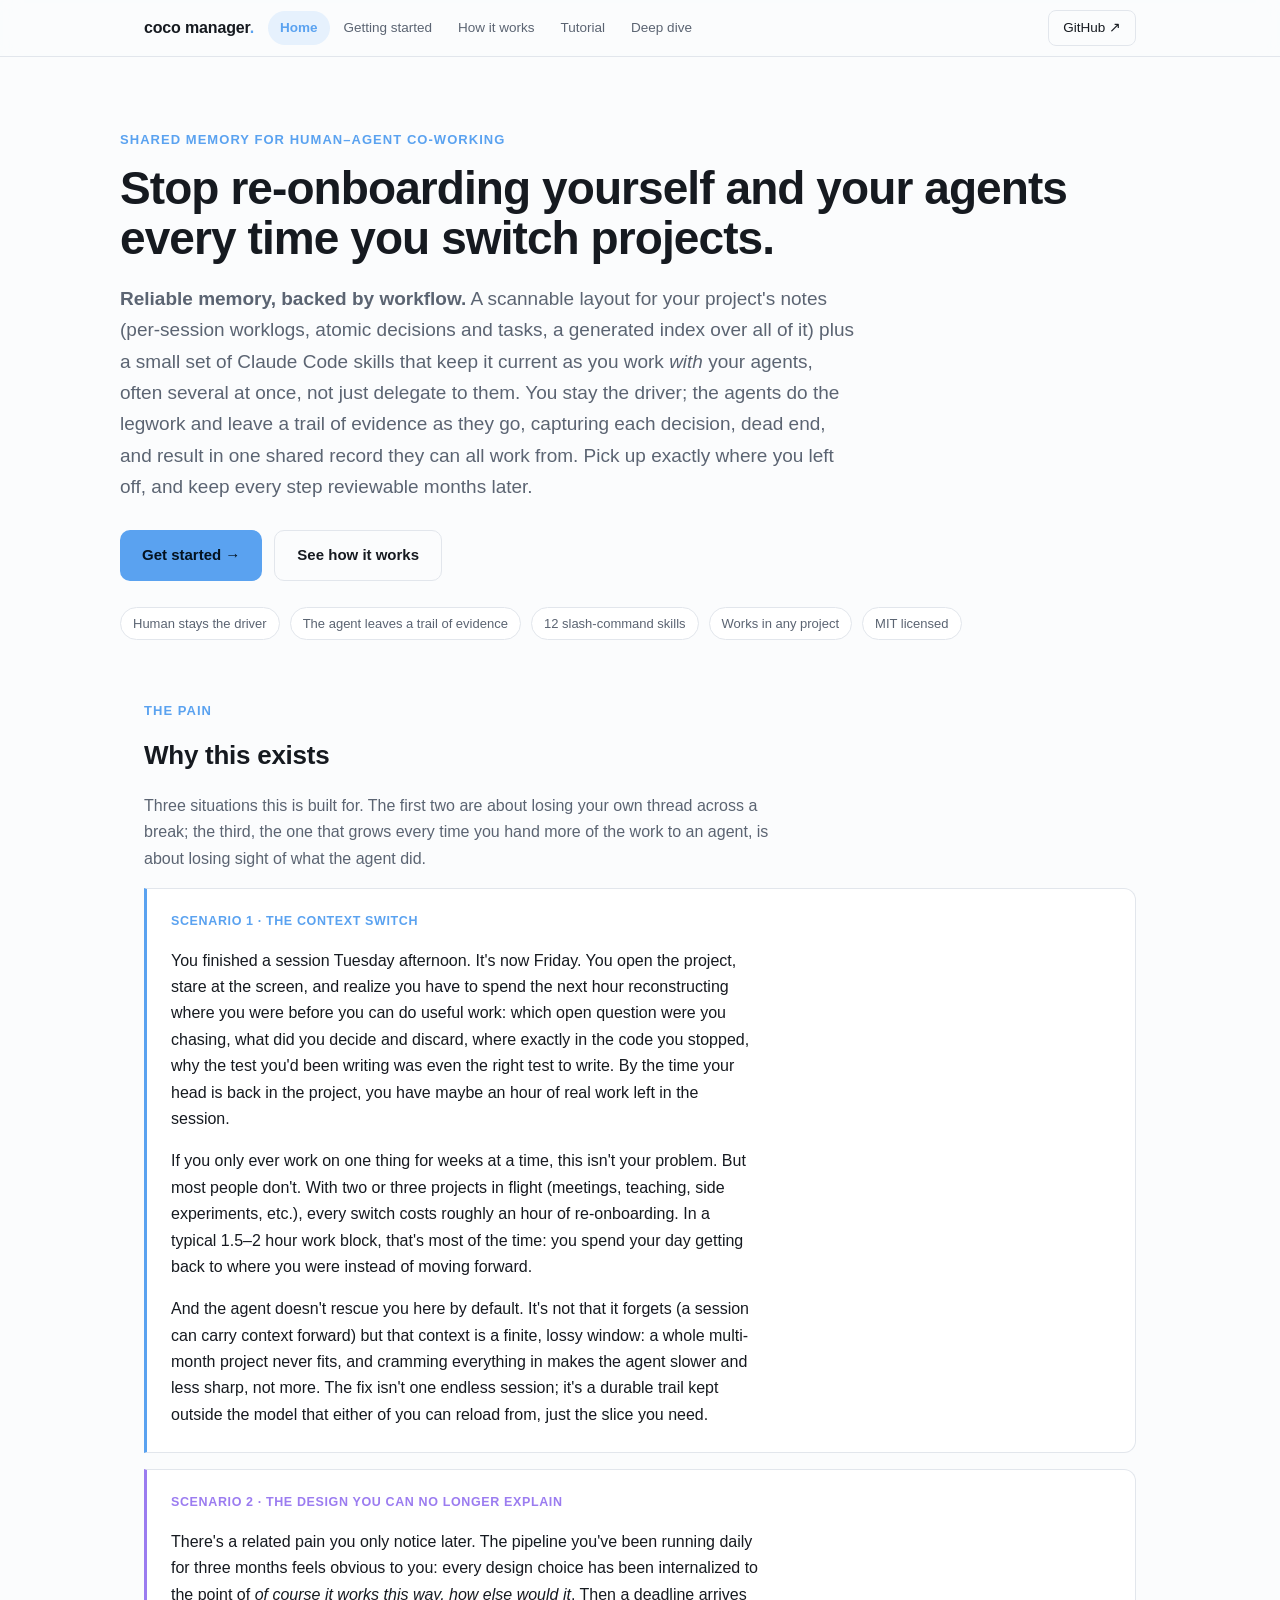
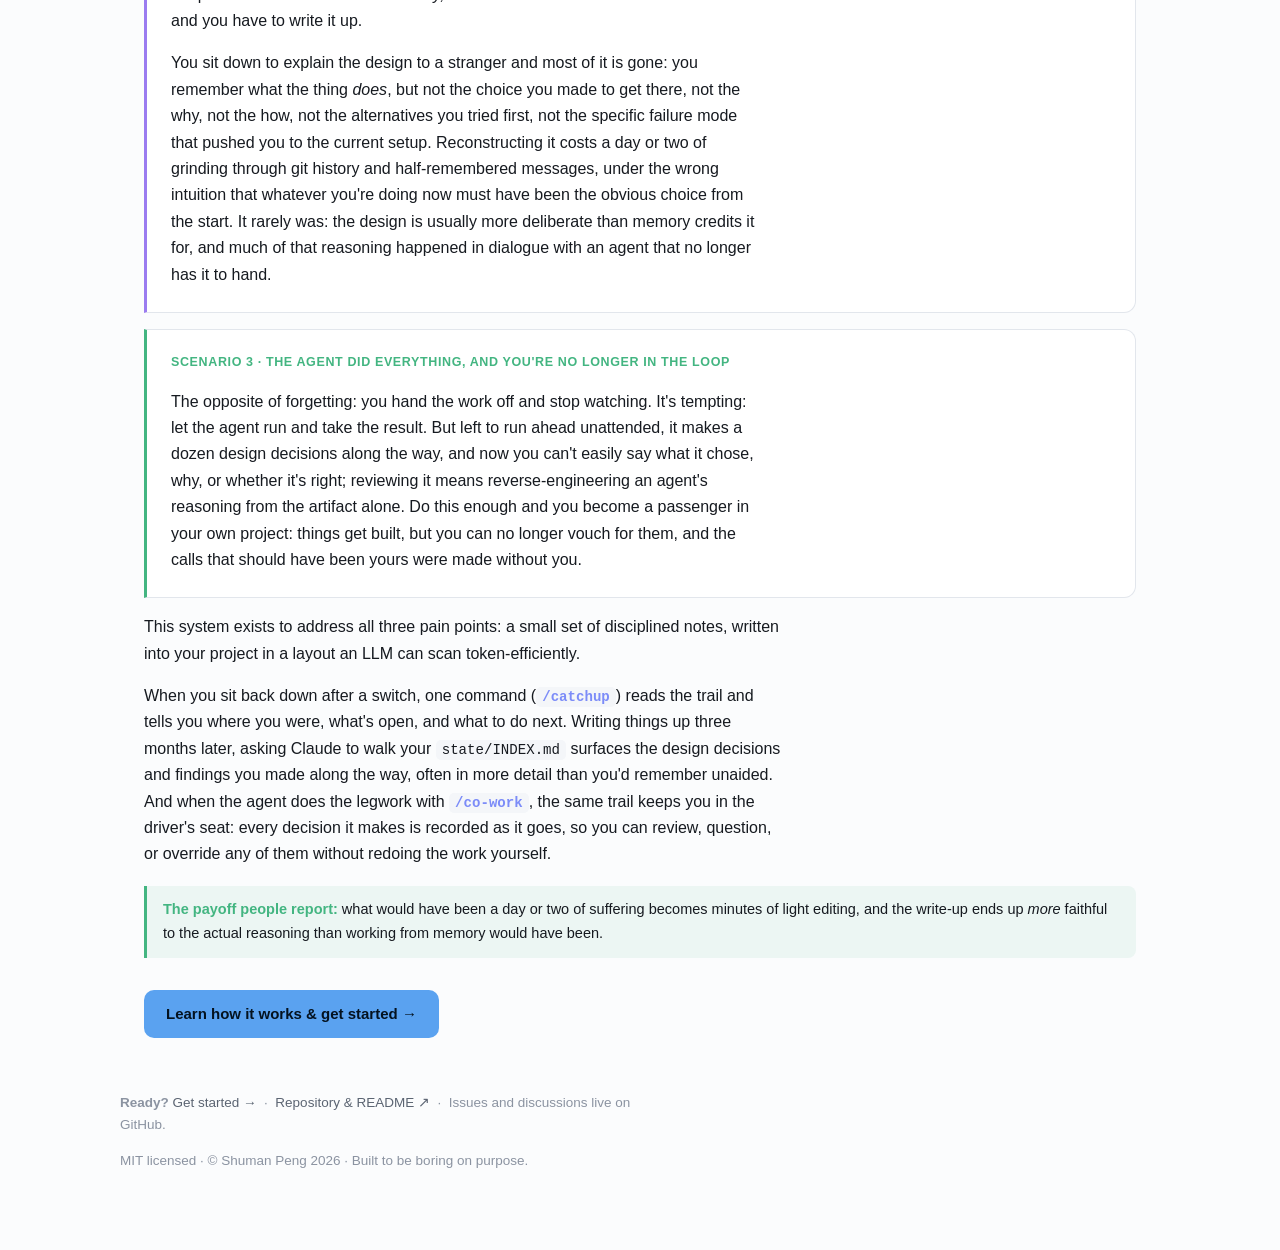
==== index.html @ b6721717 "Initial public release: CoCo Manager Shared memory for human-agent co-working: a scannable notes lay" ====
<!DOCTYPE html>
<html lang="en">
<head>
<meta charset="utf-8">
<meta name="viewport" content="width=device-width, initial-scale=1">
<title>CoCo Manager: shared memory for human–agent co-working</title>
<meta name="description" content="Shared memory for human–agent co-working: a scannable notes layout plus Claude Code skills that keep it current, so you never re-onboard yourself or lose sight of what the agent did.">
<link rel="icon" href="data:image/svg+xml,%3Csvg%20xmlns='http://www.w3.org/2000/svg'%20viewBox='0%200%2032%2032'%3E%3Crect%20width='32'%20height='32'%20rx='7'%20fill='%230e1013'/%3E%3Ctext%20x='7.5'%20y='23'%20font-family='ui-monospace,Menlo,monospace'%20font-size='21'%20font-weight='700'%20fill='%235aa2f0'%3Ec%3C/text%3E%3Ccircle%20cx='23'%20cy='20.5'%20r='2.3'%20fill='%235aa2f0'/%3E%3C/svg%3E">
<link rel="canonical" href="https://shumanpng.github.io/coco-manager/">
<meta property="og:type" content="website">
<meta property="og:site_name" content="CoCo Manager">
<meta property="og:title" content="CoCo Manager: shared memory for human–agent co-working">
<meta property="og:description" content="Shared memory for human–agent co-working: a scannable notes layout plus Claude Code skills that keep it current, so you never re-onboard yourself or lose sight of what the agent did.">
<meta property="og:url" content="https://shumanpng.github.io/coco-manager/">
<meta property="og:image" content="https://shumanpng.github.io/coco-manager/og-image.png">
<meta name="twitter:card" content="summary_large_image">
<meta name="twitter:title" content="CoCo Manager: shared memory for human–agent co-working">
<meta name="twitter:description" content="Shared memory for human–agent co-working: a scannable notes layout plus Claude Code skills that keep it current, so you never re-onboard yourself or lose sight of what the agent did.">
<meta name="twitter:image" content="https://shumanpng.github.io/coco-manager/og-image.png">
<link rel="stylesheet" href="styles.css">
</head>
<body>

<div class="nav"><div class="inner">
  <a class="brand" href="index.html">coco&nbsp;manager<span class="dot">.</span></a>
  <div class="links">
    <a class="link active" href="index.html">Home</a>
    <a class="link" href="getting-started.html">Getting started</a>
    <a class="link" href="how-it-works.html">How it works</a>
    <a class="link" href="tutorial.html">Tutorial</a>
    <a class="link" href="deep-dive.html">Deep dive</a>
  </div>
  <a class="gh" href="https://github.com/shumanpng/coco-manager">GitHub ↗</a>
</div></div>

<!-- HERO -->
<header id="top" class="wrap hero">
  <div class="kicker">Shared memory for human–agent co-working</div>
  <h1>Stop re-onboarding yourself and your agents every time you switch projects.</h1>
  <p class="lead"><b>Reliable memory, backed by workflow.</b> A scannable layout for your project's notes (per-session worklogs, atomic decisions and tasks, a generated index over all of it) plus a small set of Claude Code skills that keep it current as you work <em>with</em> your agents, often several at once, not just delegate to them. You stay the driver; the agents do the legwork and leave a trail of evidence as they go, capturing each decision, dead end, and result in one shared record they can all work from. Pick up exactly where you left off, and keep every step reviewable months later.</p>
  <div class="cta">
    <a class="btn primary" href="getting-started.html">Get started →</a>
    <a class="btn ghost" href="how-it-works.html">See how it works</a>
  </div>
  <div class="pills">
    <span class="pill">Human stays the driver</span>
    <span class="pill">The agent leaves a trail of evidence</span>
    <span class="pill">12 slash-command skills</span>
    <span class="pill">Works in any project</span>
    <span class="pill">MIT licensed</span>
  </div>
</header>

<!-- WHY -->
<section id="why" class="wrap">
  <div class="kicker">The pain</div>
  <h2>Why this exists</h2>
  <p class="muted" style="margin-bottom:4px">Three situations this is built for. The first two are about losing your own thread across a break; the third, the one that grows every time you hand more of the work to an agent, is about losing sight of what the agent did.</p>

  <div class="scenario s1">
    <div class="eyebrow">Scenario 1 · The context switch</div>
    <p>You finished a session Tuesday afternoon. It's now Friday. You open the project, stare at the screen, and realize you have to spend the next hour reconstructing where you were before you can do useful work: which open question were you chasing, what did you decide and discard, where exactly in the code you stopped, why the test you'd been writing was even the right test to write. By the time your head is back in the project, you have maybe an hour of real work left in the session.</p>
    <p>If you only ever work on one thing for weeks at a time, this isn't your problem. But most people don't. With two or three projects in flight (meetings, teaching, side experiments, etc.), every switch costs roughly an hour of re-onboarding. In a typical 1.5–2 hour work block, that's most of the time: you spend your day getting back to where you were instead of moving forward.</p>
    <p>And the agent doesn't rescue you here by default. It's not that it forgets (a session can carry context forward) but that context is a finite, lossy window: a whole multi-month project never fits, and cramming everything in makes the agent slower and less sharp, not more. The fix isn't one endless session; it's a durable trail kept outside the model that either of you can reload from, just the slice you need.</p>
  </div>

  <div class="scenario s2">
    <div class="eyebrow">Scenario 2 · The design you can no longer explain</div>
    <p>There's a related pain you only notice later. The pipeline you've been running daily for three months feels obvious to you: every design choice has been internalized to the point of <em>of course it works this way, how else would it</em>. Then a deadline arrives and you have to write it up.</p>
    <p>You sit down to explain the design to a stranger and most of it is gone: you remember what the thing <em>does</em>, but not the choice you made to get there, not the why, not the how, not the alternatives you tried first, not the specific failure mode that pushed you to the current setup. Reconstructing it costs a day or two of grinding through git history and half-remembered messages, under the wrong intuition that whatever you're doing now must have been the obvious choice from the start. It rarely was: the design is usually more deliberate than memory credits it for, and much of that reasoning happened in dialogue with an agent that no longer has it to hand.</p>
  </div>

  <div class="scenario s3">
    <div class="eyebrow">Scenario 3 · The agent did everything, and you're no longer in the loop</div>
    <p>The opposite of forgetting: you hand the work off and stop watching. It's tempting: let the agent run and take the result. But left to run ahead unattended, it makes a dozen design decisions along the way, and now you can't easily say what it chose, why, or whether it's right; reviewing it means reverse-engineering an agent's reasoning from the artifact alone. Do this enough and you become a passenger in your own project: things get built, but you can no longer vouch for them, and the calls that should have been yours were made without you.</p>
  </div>

  <p>This system exists to address all three pain points: a small set of disciplined notes, written into your project in a layout an LLM can scan token-efficiently.</p>
  <p>When you sit back down after a switch, one command (<code class="cmd">/catchup</code>) reads the trail and tells you where you were, what's open, and what to do next. Writing things up three months later, asking Claude to walk your <code>state/INDEX.md</code> surfaces the design decisions and findings you made along the way, often in more detail than you'd remember unaided. And when the agent does the legwork with <code class="cmd">/co-work</code>, the same trail keeps you in the driver's seat: every decision it makes is recorded as it goes, so you can review, question, or override any of them without redoing the work yourself.</p>
  <div class="tip"><b>The payoff people report:</b> what would have been a day or two of suffering becomes minutes of light editing, and the write-up ends up <em>more</em> faithful to the actual reasoning than working from memory would have been.</div>

  <div class="cta" style="margin-top:32px">
    <a class="btn primary" href="getting-started.html">Learn how it works &amp; get started →</a>
  </div>
</section>

<footer class="wrap foot">
  <p><b>Ready?</b> <a href="getting-started.html">Get started →</a> &nbsp;·&nbsp; <a href="https://github.com/shumanpng/coco-manager">Repository &amp; README ↗</a> &nbsp;·&nbsp; Issues and discussions live on GitHub.</p>
  <p>MIT licensed · © Shuman Peng 2026 · Built to be boring on purpose.</p>
</footer>

</body>
</html>
---- styles.css ----
:root{
  --bg:#0e1013; --bg2:#14171d; --panel:#191d24; --panel2:#20252e; --ink:#eceff4;
  --muted:#9aa4b2; --faint:#6b7482; --line:#2a2f3a; --accent:#5aa2f0; --accent2:#7c8cf8;
  --green:#43b581; --amber:#e0a83e; --violet:#9b7cf0; --pink:#e06a9c;
  --code-bg:#0b0d10;
}
@media (prefers-color-scheme: light){
  :root{ --bg:#fbfcfd; --bg2:#f2f4f7; --panel:#ffffff; --panel2:#f4f6f9; --ink:#161a20;
         --muted:#5b6472; --faint:#8b93a1; --line:#e2e6ec; --code-bg:#f4f6f9; }
}
*{box-sizing:border-box}
html{scroll-behavior:smooth}
body{margin:0;background:var(--bg);color:var(--ink);
  font:16px/1.65 -apple-system,BlinkMacSystemFont,"Segoe UI",Roboto,Helvetica,Arial,sans-serif;
  -webkit-font-smoothing:antialiased;}
a{color:var(--accent);text-decoration:none}
a:hover{text-decoration:underline}
code,kbd{font-family:ui-monospace,SFMono-Regular,Menlo,Consolas,monospace;font-size:.88em}
code{background:var(--panel2);padding:2px 6px;border-radius:5px}
.cmd{color:var(--accent2);font-weight:600}

/* nav */
.nav{position:sticky;top:0;z-index:20;backdrop-filter:blur(10px);
  background:color-mix(in srgb, var(--bg) 82%, transparent);border-bottom:1px solid var(--line)}
.nav .inner{max-width:1040px;margin:0 auto;padding:10px 24px;display:flex;align-items:center;gap:14px}
.nav .brand{font-weight:700;letter-spacing:-.01em;color:var(--ink);white-space:nowrap}
.nav .brand:hover{text-decoration:none}
.nav .brand .dot{color:var(--accent)}
.nav .links{display:flex;gap:2px;flex:1;overflow-x:auto;scrollbar-width:none;-ms-overflow-style:none}
.nav .links::-webkit-scrollbar{display:none}
.nav a.link{color:var(--muted);font-size:13.5px;padding:6px 12px;border-radius:999px;white-space:nowrap;
  transition:background .15s,color .15s}
.nav a.link:hover{color:var(--ink);text-decoration:none}
.nav a.link.active{background:color-mix(in srgb,var(--accent) 15%,var(--panel));color:var(--accent);font-weight:650}
.nav .gh{border:1px solid var(--line);padding:6px 14px;border-radius:8px;color:var(--ink);font-size:13.5px;white-space:nowrap}
.nav .gh:hover{border-color:var(--accent);text-decoration:none}

/* tutorial: two-column layout with an always-sticky vertical section rail */
.tut-layout{display:grid;grid-template-columns:112px 1fr;gap:40px;align-items:start;
  max-width:1040px;margin:0 auto;padding:0 24px}
.tut-main{min-width:0}
.tut-main section{scroll-margin-top:96px}
.tut-rail{position:sticky;top:72px;align-self:start}
/* one unified pill blob; each label is a clickable segment */
.secnav{display:flex;flex-direction:column;gap:1px;border:1px solid var(--line);background:var(--panel);
  border-radius:22px;padding:5px}
.secnav a{color:var(--muted);font-size:12.5px;padding:8px 10px;border-radius:16px;text-align:center;
  white-space:nowrap;transition:background .15s,color .15s}
.secnav a:hover{color:var(--ink);background:var(--panel2);text-decoration:none}
.secnav a.active{background:color-mix(in srgb,var(--accent) 15%,var(--panel));color:var(--accent);font-weight:650}
@media (max-width:680px){
  .tut-layout{grid-template-columns:1fr;gap:0}
  .tut-rail{position:sticky;top:51px;z-index:15;margin:0 -24px 8px;padding:8px 24px;
    background:color-mix(in srgb,var(--bg) 92%,transparent);backdrop-filter:blur(8px)}
  .secnav{flex-direction:row;flex-wrap:nowrap;overflow-x:auto;width:max-content;max-width:100%;
    border-radius:999px;gap:1px;scrollbar-width:none}
  .secnav::-webkit-scrollbar{display:none}
  .secnav a{border-radius:999px}
}

.wrap{max-width:1040px;margin:0 auto;padding:0 24px}
section{padding:56px 0;border-bottom:1px solid var(--line);scroll-margin-top:64px}
section:last-of-type{border-bottom:none}
h1{font-size:clamp(30px,5vw,46px);line-height:1.1;letter-spacing:-.02em;margin:0 0 16px}
h2{font-size:26px;letter-spacing:-.01em;margin:0 0 6px}
h2 .num{color:var(--faint);font-variant-numeric:tabular-nums;margin-right:10px;font-weight:600}
h3{font-size:17px;margin:26px 0 6px;color:var(--ink)}
.lead{font-size:19px;color:var(--muted);max-width:70ch}
.kicker{color:var(--accent);font-weight:650;font-size:13px;letter-spacing:.08em;text-transform:uppercase;margin-bottom:12px}
p{max-width:72ch}
.muted{color:var(--muted)}

/* page header (non-home pages) */
.pagehead{padding:44px 0 6px}
.pagehead h1{margin:0 0 10px}
.pagehead .lead{margin:0}

/* hero */
.hero{padding:72px 0 60px;text-align:left}
.hero .cta{display:flex;gap:12px;flex-wrap:wrap;margin-top:28px}
.btn{display:inline-flex;align-items:center;gap:8px;padding:12px 22px;border-radius:10px;font-weight:600;font-size:15px}
.btn.primary{background:var(--accent);color:#04121f}
.btn.primary:hover{filter:brightness(1.08);text-decoration:none}
.btn.ghost{border:1px solid var(--line);color:var(--ink)}
.btn.ghost:hover{border-color:var(--accent);text-decoration:none}
.hero .pills{display:flex;gap:10px;flex-wrap:wrap;margin-top:26px}
.pill{font-size:13px;color:var(--muted);background:var(--panel);border:1px solid var(--line);padding:5px 12px;border-radius:20px}

/* code block */
pre{background:var(--code-bg);border:1px solid var(--line);border-radius:10px;padding:14px 16px;overflow:auto;
  font-family:ui-monospace,SFMono-Regular,Menlo,Consolas,monospace;font-size:13.5px;line-height:1.6;margin:12px 0}
pre code{background:none;padding:0}
.tok-c{color:var(--faint)}
.tok-cmd{color:var(--accent2);font-weight:600}
.tok-p{color:var(--green)}

/* cards / grid */
.grid{display:grid;gap:16px;margin-top:20px}
.g2{grid-template-columns:repeat(auto-fit,minmax(260px,1fr))}
.g3{grid-template-columns:repeat(auto-fit,minmax(210px,1fr))}
.card{background:var(--panel);border:1px solid var(--line);border-radius:12px;padding:18px 20px}
.card h3{margin-top:0}
.card .cmd{font-size:15px}
.card p{font-size:14.5px;color:var(--muted);margin:.4em 0 0}

/* figure */
figure{margin:26px 0 8px;background:var(--panel);border:1px solid var(--line);border-radius:14px;padding:22px 20px 14px}
figure svg{width:100%;height:auto;display:block}
figcaption{color:var(--faint);font-size:13px;margin-top:12px;text-align:center}
.svgbox{overflow-x:auto}

/* callout */
.note{border-left:3px solid var(--amber);background:color-mix(in srgb,var(--amber) 8%,transparent);
  padding:12px 16px;border-radius:0 8px 8px 0;margin:18px 0;font-size:14.5px}
.note b{color:var(--amber)}
.tip{border-left:3px solid var(--green);background:color-mix(in srgb,var(--green) 8%,transparent);
  padding:12px 16px;border-radius:0 8px 8px 0;margin:18px 0;font-size:14.5px}
.tip b{color:var(--green)}

/* scenario panels */
.scenario{background:var(--panel);border:1px solid var(--line);border-left-width:3px;
  border-radius:0 12px 12px 0;padding:6px 24px 8px;margin:16px 0}
.scenario .eyebrow{font-size:12.5px;font-weight:700;letter-spacing:.05em;text-transform:uppercase;
  margin:16px 0 2px}
.scenario p{max-width:66ch}
.scenario.s1{border-left-color:var(--accent)} .scenario.s1 .eyebrow{color:var(--accent)}
.scenario.s2{border-left-color:var(--violet)} .scenario.s2 .eyebrow{color:var(--violet)}
.scenario.s3{border-left-color:var(--green)} .scenario.s3 .eyebrow{color:var(--green)}

/* division of labor */
.roles{display:flex;flex-direction:column;gap:8px;margin:18px 0}
.role{display:grid;grid-template-columns:190px 1fr;gap:16px;align-items:baseline;
  background:var(--panel);border:1px solid var(--line);border-radius:10px;padding:12px 18px}
.role .who{font-weight:700;font-size:14px;color:var(--muted)}
.role .what{color:var(--muted);font-size:14.5px}
.role.you{border-color:color-mix(in srgb,var(--accent) 45%,var(--line));
  background:color-mix(in srgb,var(--accent) 7%,var(--panel))}
.role.you .who{color:var(--accent)}
.role.you .what{color:var(--ink)}
@media(max-width:560px){.role{grid-template-columns:1fr;gap:3px}}

/* steps */
ol.steps{counter-reset:s;list-style:none;padding:0;margin:20px 0}
ol.steps>li{position:relative;padding:2px 0 20px 46px;margin:0}
ol.steps>li:before{counter-increment:s;content:counter(s);position:absolute;left:0;top:0;
  width:30px;height:30px;border-radius:50%;background:var(--panel2);border:1px solid var(--line);
  color:var(--accent);font-weight:700;display:flex;align-items:center;justify-content:center;font-size:14px}
ol.steps>li:not(:last-child):after{content:"";position:absolute;left:15px;top:34px;bottom:0;width:1px;background:var(--line)}
ol.steps b{color:var(--ink)}

.foot{padding:40px 0 64px;color:var(--faint);font-size:13.5px}
.foot a{color:var(--muted)}

/* section pager (prev / next) */
.pager{display:flex;gap:12px;margin-top:40px;padding-top:20px;border-top:1px solid var(--line)}
.pager.wrap{padding-left:24px;padding-right:24px}
.pg{display:flex;flex-direction:column;gap:3px;border:1px solid var(--line);border-radius:10px;
  padding:10px 16px;background:var(--panel);max-width:48%;transition:border-color .15s,background .15s}
.pg:hover{border-color:var(--accent);text-decoration:none;background:var(--panel2)}
.pg span{font-size:12px;color:var(--faint)}
.pg b{color:var(--ink);font-size:14.5px;line-height:1.3}
.pg.prev{align-items:flex-start;text-align:left;margin-right:auto}
.pg.next{align-items:flex-end;text-align:right;margin-left:auto}

/* svg helpers */
.n-fill-sess{fill:color-mix(in srgb,var(--accent) 16%,var(--panel))}
.n-fill-meet{fill:color-mix(in srgb,var(--violet) 16%,var(--panel))}
.n-fill-week{fill:color-mix(in srgb,var(--amber) 16%,var(--panel))}
.n-fill-store{fill:var(--panel2)}
text{fill:var(--ink);font-family:inherit}
.t-sm{font-size:12px} .t-cmd{font-size:12.5px;font-weight:600} .t-mut{fill:var(--muted);font-size:11px}
.edge{stroke:var(--faint);stroke-width:1.6;fill:none}
.edge-r{stroke:var(--accent);stroke-width:1.6;fill:none;stroke-dasharray:5 4}
.nb{stroke:var(--line);stroke-width:1}
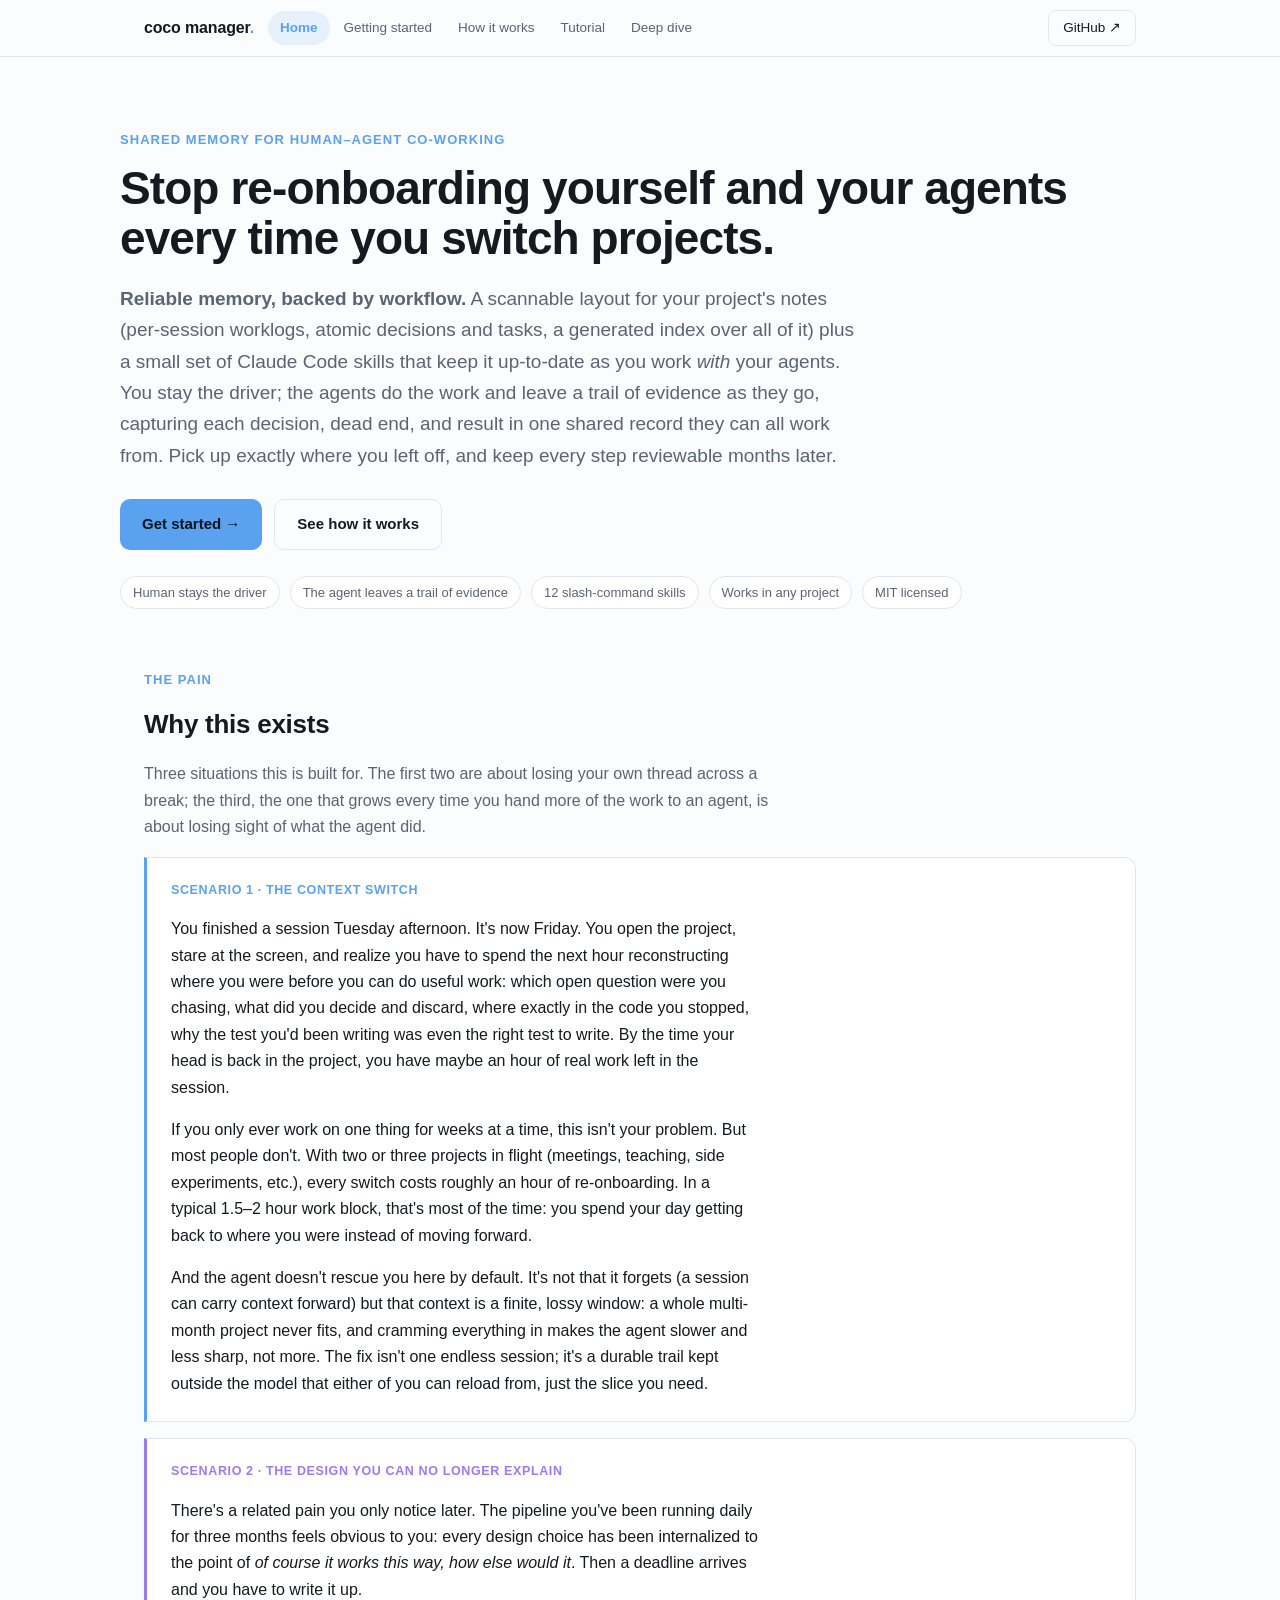
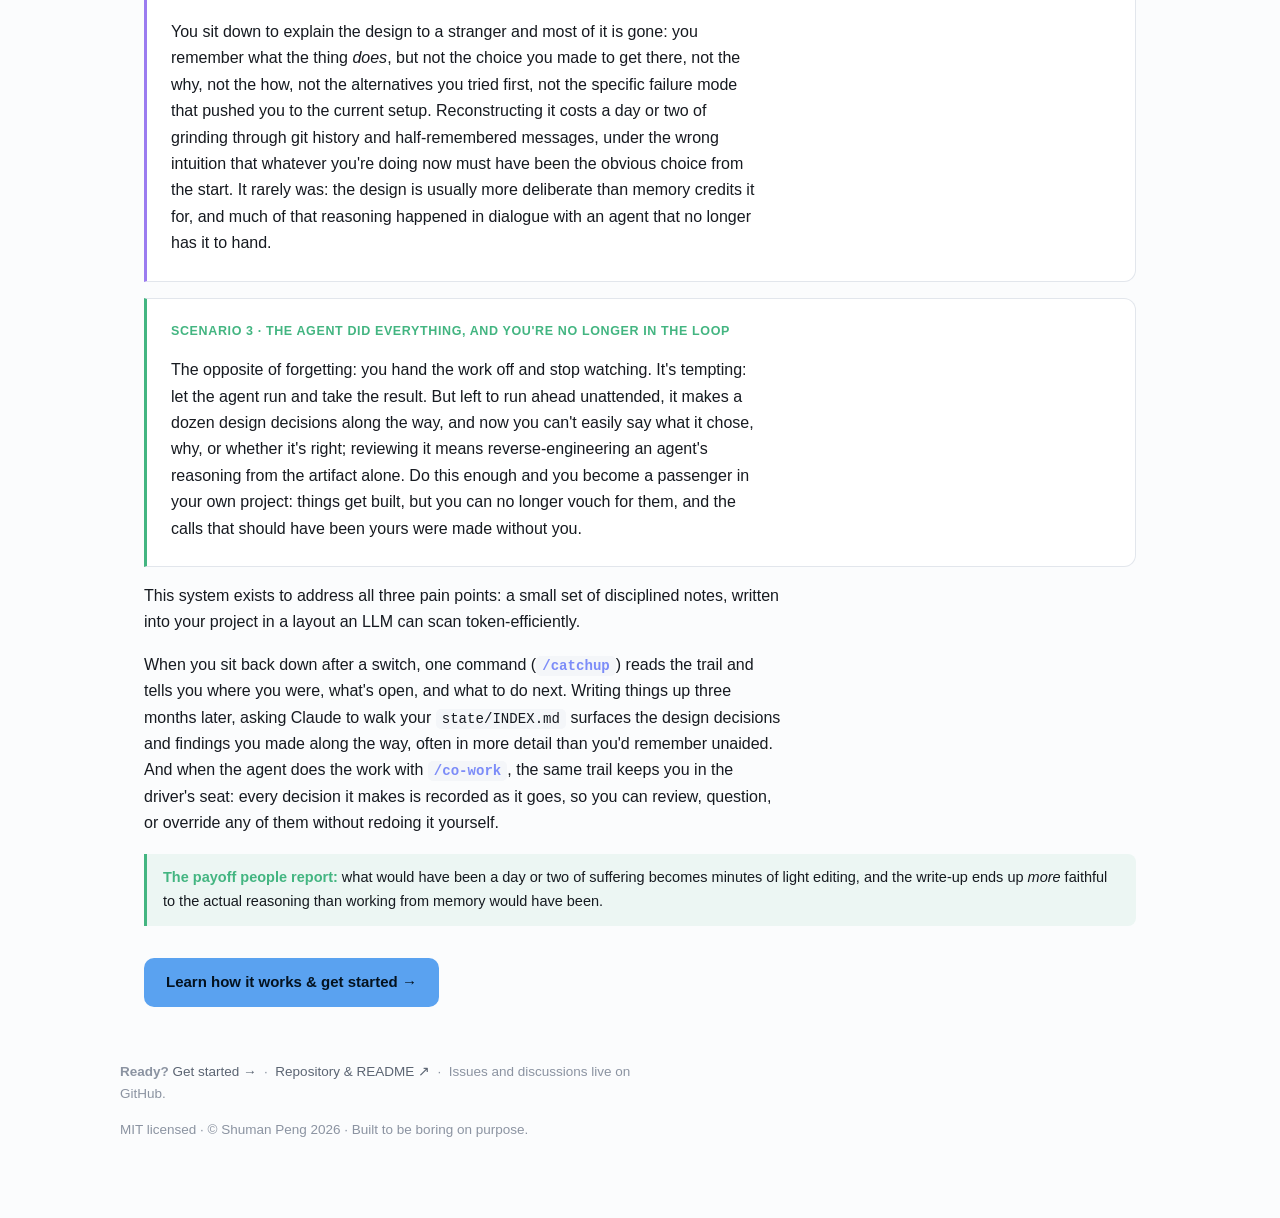
==== commit f42d4b64: "pages: tighten hero lead; replace 'legwork' with 'the work' throughout Co-Authored-By: Claude Opus 4" ====
--- a/index.html
+++ b/index.html
@@ -37,7 +37,7 @@
 <header id="top" class="wrap hero">
   <div class="kicker">Shared memory for human–agent co-working</div>
   <h1>Stop re-onboarding yourself and your agents every time you switch projects.</h1>
-  <p class="lead"><b>Reliable memory, backed by workflow.</b> A scannable layout for your project's notes (per-session worklogs, atomic decisions and tasks, a generated index over all of it) plus a small set of Claude Code skills that keep it current as you work <em>with</em> your agents, often several at once, not just delegate to them. You stay the driver; the agents do the legwork and leave a trail of evidence as they go, capturing each decision, dead end, and result in one shared record they can all work from. Pick up exactly where you left off, and keep every step reviewable months later.</p>
+  <p class="lead"><b>Reliable memory, backed by workflow.</b> A scannable layout for your project's notes (per-session worklogs, atomic decisions and tasks, a generated index over all of it) plus a small set of Claude Code skills that keep it up-to-date as you work <em>with</em> your agents. You stay the driver; the agents do the work and leave a trail of evidence as they go, capturing each decision, dead end, and result in one shared record they can all work from. Pick up exactly where you left off, and keep every step reviewable months later.</p>
   <div class="cta">
     <a class="btn primary" href="getting-started.html">Get started →</a>
     <a class="btn ghost" href="how-it-works.html">See how it works</a>
@@ -76,7 +76,7 @@
   </div>
 
   <p>This system exists to address all three pain points: a small set of disciplined notes, written into your project in a layout an LLM can scan token-efficiently.</p>
-  <p>When you sit back down after a switch, one command (<code class="cmd">/catchup</code>) reads the trail and tells you where you were, what's open, and what to do next. Writing things up three months later, asking Claude to walk your <code>state/INDEX.md</code> surfaces the design decisions and findings you made along the way, often in more detail than you'd remember unaided. And when the agent does the legwork with <code class="cmd">/co-work</code>, the same trail keeps you in the driver's seat: every decision it makes is recorded as it goes, so you can review, question, or override any of them without redoing the work yourself.</p>
+  <p>When you sit back down after a switch, one command (<code class="cmd">/catchup</code>) reads the trail and tells you where you were, what's open, and what to do next. Writing things up three months later, asking Claude to walk your <code>state/INDEX.md</code> surfaces the design decisions and findings you made along the way, often in more detail than you'd remember unaided. And when the agent does the work with <code class="cmd">/co-work</code>, the same trail keeps you in the driver's seat: every decision it makes is recorded as it goes, so you can review, question, or override any of them without redoing it yourself.</p>
   <div class="tip"><b>The payoff people report:</b> what would have been a day or two of suffering becomes minutes of light editing, and the write-up ends up <em>more</em> faithful to the actual reasoning than working from memory would have been.</div>
 
   <div class="cta" style="margin-top:32px">
